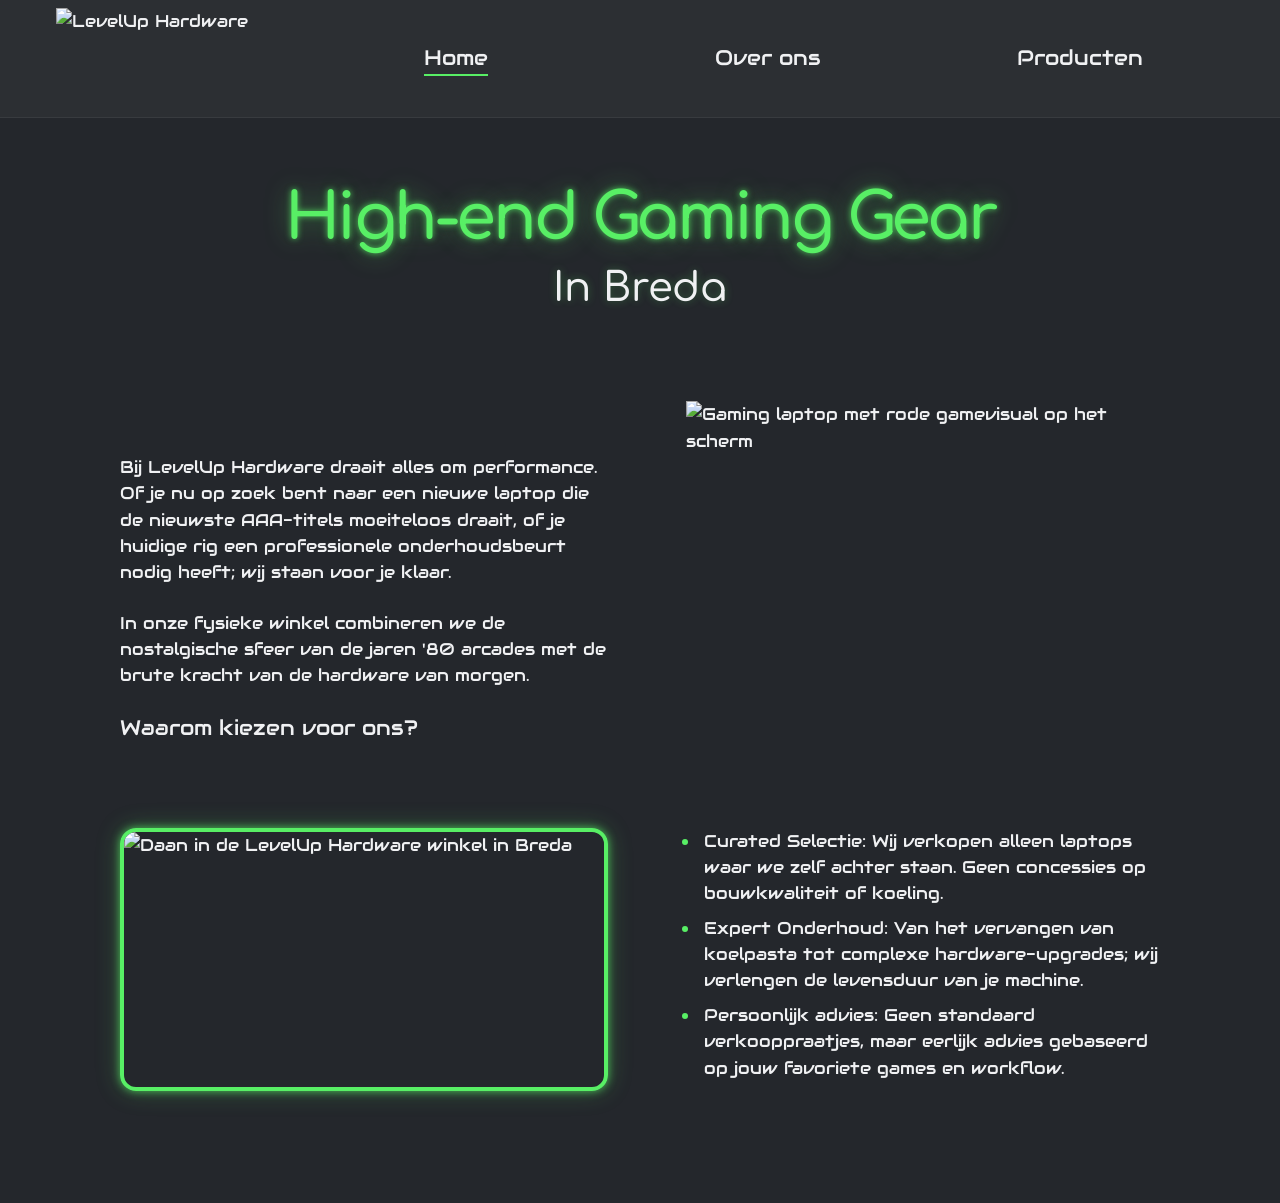
==== index.html @ 5ef49713 "HTML base-structure for three pages" ====
<!doctype html>
<html lang="nl">
<head>
  <meta charset="utf-8">
  <meta name="viewport" content="width=device-width, initial-scale=1">
  <meta name="theme-color" content="#24272c">
  <meta name="description" content="LevelUp Hardware in Breda: high-end gaming gear, deskundig onderhoud en persoonlijk advies.">
  <title>Home | LevelUp Hardware</title>
  <link rel="icon" href="favicon.svg" type="image/svg+xml">
  <link rel="preconnect" href="https://fonts.googleapis.com">
  <link rel="preconnect" href="https://fonts.gstatic.com" crossorigin>
  <link href="https://fonts.googleapis.com/css2?family=Audiowide&family=Comfortaa:wght@400;500;600;700&display=swap" rel="stylesheet">
  <link rel="stylesheet" href="style.css">
  <script src="script.js" defer></script>
</head>
<body>
  <header class="site-header">
    <div class="header-inner">
      <a class="brand" href="index.html" aria-label="LevelUp Hardware, naar home">
        <img src="assets/logo.png" alt="LevelUp Hardware" width="698" height="338">
      </a>
      <button class="menu-toggle" type="button" aria-controls="main-nav" aria-expanded="false" aria-label="Open navigatiemenu">
        <span></span><span></span><span></span>
      </button>
      <nav class="main-nav" id="main-nav" aria-label="Hoofdnavigatie">
        <ul>
          <li><a href="index.html" aria-current="page">Home</a></li>
          <li><a href="over-ons.html">Over ons</a></li>
          <li><a href="producten.html">Producten</a></li>
        </ul>
      </nav>
    </div>
  </header>

  <main class="page-shell">
    <section class="page-hero" aria-labelledby="page-title">
      <h1 id="page-title">High-end Gaming Gear</h1>
      <p class="hero-subtitle">In Breda</p>
    </section>

    <section class="content-grid home-intro" aria-label="Welkom bij LevelUp Hardware">
      <div class="copy-column">
        <p>Bij LevelUp Hardware draait alles om performance. Of je nu op zoek bent naar een nieuwe laptop die de nieuwste AAA-titels moeiteloos draait, of je huidige rig een professionele onderhoudsbeurt nodig heeft; wij staan voor je klaar.</p>
        <p>In onze fysieke winkel combineren we de nostalgische sfeer van de jaren '80 arcades met de brute kracht van de hardware van morgen.</p>
        <h2>Waarom kiezen voor ons?</h2>
      </div>
      <div class="laptop-visual">
        <img src="assets/laptop.webp" alt="Gaming laptop met rode gamevisual op het scherm" width="2000" height="1715">
      </div>
    </section>

    <section class="content-grid home-reasons" aria-labelledby="reasons-title">
      <h2 class="visually-hidden" id="reasons-title">Waarom kiezen voor LevelUp Hardware?</h2>
      <div class="photo-frame store-photo">
        <img src="assets/storefront.png" alt="Daan in de LevelUp Hardware winkel in Breda" width="884" height="477">
      </div>
      <ul class="reasons-list">
        <li><strong>Curated Selectie:</strong> Wij verkopen alleen laptops waar we zelf achter staan. Geen concessies op bouwkwaliteit of koeling.</li>
        <li><strong>Expert Onderhoud:</strong> Van het vervangen van koelpasta tot complexe hardware-upgrades; wij verlengen de levensduur van je machine.</li>
        <li><strong>Persoonlijk advies:</strong> Geen standaard verkooppraatjes, maar eerlijk advies gebaseerd op jouw favoriete games en workflow.</li>
      </ul>
    </section>
  </main>
</body>
</html>
---- style.css ----
:root {
  --background: #24272c;
  --text: #f0f1f3;
  --accent: #58ef65;
  --content-width: 1120px;
  --font-display: "Comfortaa", "Trebuchet MS", sans-serif;
  --font-copy: "Audiowide", "Trebuchet MS", sans-serif;
}

* {
  box-sizing: border-box;
}

html {
  scroll-behavior: smooth;
}

body {
  margin: 0;
  background: var(--background);
  color: var(--text);
  font-family: var(--font-copy);
  font-size: 17px;
  line-height: 1.55;
}

img {
  display: block;
  max-width: 100%;
}

a {
  color: inherit;
  text-decoration: none;
}

button {
  font: inherit;
}

:focus-visible {
  outline: 3px solid var(--accent);
  outline-offset: 5px;
}

.visually-hidden {
  position: absolute;
  width: 1px;
  height: 1px;
  overflow: hidden;
  clip-path: inset(50%);
  white-space: nowrap;
}

.site-header {
  background: rgba(240, 241, 243, 0.035);
  border-bottom: 1px solid rgba(240, 241, 243, 0.06);
}

.header-inner {
  display: grid;
  grid-template-columns: 208px minmax(0, 1fr);
  align-items: center;
  gap: 48px;
  max-width: 1248px;
  min-height: 112px;
  margin: 0 auto;
  padding: 8px 40px;
}

.brand {
  display: block;
  width: 208px;
  transition: opacity 160ms ease;
}

.brand:hover {
  opacity: 0.82;
}

.brand img {
  width: 100%;
  height: auto;
}

.main-nav ul {
  display: grid;
  grid-template-columns: repeat(3, minmax(0, 1fr));
  align-items: center;
  gap: 24px;
  margin: 0;
  padding: 0;
  list-style: none;
}

.main-nav li {
  text-align: center;
}

.main-nav a {
  display: inline-block;
  padding: 12px 4px;
  font-family: var(--font-copy);
  font-size: 21px;
  line-height: 1.25;
  white-space: nowrap;
  transition: color 160ms ease, text-shadow 160ms ease;
}

.main-nav a:hover,
.main-nav a:focus-visible {
  color: var(--accent);
  text-shadow: 0 0 12px rgba(88, 239, 101, 0.45);
}

.main-nav a[aria-current="page"] {
  text-decoration: underline;
  text-decoration-color: var(--accent);
  text-decoration-thickness: 2px;
  text-underline-offset: 9px;
}

.menu-toggle {
  display: none;
}

.page-shell {
  max-width: var(--content-width);
  margin: 0 auto;
  padding: 64px 40px 112px;
}

.page-hero {
  margin: 0 0 88px;
  text-align: center;
}

.page-hero h1 {
  margin: 0;
  color: var(--accent);
  font-family: var(--font-display);
  font-size: clamp(44px, 5vw, 64px);
  font-weight: 600;
  line-height: 1.15;
  letter-spacing: -0.045em;
  text-shadow: 0 0 6px rgba(88, 239, 101, 0.8), 0 0 26px rgba(88, 239, 101, 0.42);
}

.hero-subtitle {
  margin: 8px 0 0;
  color: var(--text);
  font-family: var(--font-display);
  font-size: clamp(28px, 3.3vw, 40px);
  font-weight: 500;
  line-height: 1.25;
  text-shadow: 0 0 8px rgba(88, 239, 101, 0.3);
}

.content-grid {
  display: grid;
  grid-template-columns: minmax(0, 1fr) minmax(0, 1fr);
  gap: 64px;
}

.copy-column p {
  margin: 0 0 24px;
}

.copy-column h2 {
  margin: 24px 0 0;
  font-size: 21px;
  font-weight: 400;
  line-height: 1.45;
}

.home-intro {
  align-items: center;
  margin-bottom: 32px;
}

.laptop-visual {
  display: flex;
  align-items: center;
  justify-content: center;
  min-height: 360px;
}

.laptop-visual img {
  width: min(100%, 460px);
  height: auto;
  object-fit: contain;
}

.home-reasons {
  align-items: start;
}

.photo-frame {
  overflow: hidden;
  border: 4px solid var(--accent);
  border-radius: 16px;
  box-shadow: 0 0 8px rgba(88, 239, 101, 0.72), 0 0 24px rgba(88, 239, 101, 0.26);
}

.photo-frame img {
  width: 100%;
  height: 100%;
  object-fit: cover;
}

.store-photo {
  aspect-ratio: 884 / 477;
}

.reasons-list {
  margin: 0;
  padding-left: 28px;
}

.reasons-list li {
  padding-left: 4px;
}

.reasons-list li + li {
  margin-top: 8px;
}

.reasons-list li::marker {
  color: var(--accent);
}

.reasons-list strong {
  font-weight: 400;
}

.about-layout {
  align-items: start;
}

.about-copy h2 {
  margin: 28px 0 16px;
}

.about-copy h2 + p {
  margin-bottom: 0;
}

.portrait-photo {
  width: 100%;
  max-width: 448px;
  aspect-ratio: 1;
  justify-self: end;
}

.product-list {
  display: grid;
  gap: 32px;
}

.product-row {
  display: grid;
  grid-template-columns: 224px minmax(0, 1fr);
  align-items: center;
  gap: 32px;
  min-height: 232px;
  padding: 8px 32px 8px 8px;
  border-radius: 16px;
  background: rgba(240, 241, 243, 0.045);
  transition: background-color 160ms ease, transform 160ms ease;
}

.product-row:hover {
  background: rgba(240, 241, 243, 0.075);
  transform: translateY(-2px);
}

.product-photo {
  width: 224px;
  aspect-ratio: 1;
  border-radius: 14px;
}

.product-photo img {
  padding: 12px;
  object-fit: contain;
}

.product-copy {
  align-self: stretch;
  display: flex;
  flex-direction: column;
  justify-content: center;
}

.product-copy h2 {
  margin: 0 0 12px;
  color: var(--text);
  font-family: var(--font-display);
  font-size: 30px;
  font-weight: 500;
  line-height: 1.25;
  text-shadow: 0 0 12px rgba(88, 239, 101, 0.35);
}

.product-price {
  margin: 0 0 24px;
  font-size: 20px;
}

.product-copy p:last-child {
  margin: 0;
}

@media (max-width: 900px) {
  .header-inner {
    grid-template-columns: 176px minmax(0, 1fr);
    gap: 24px;
    padding-inline: 24px;
  }

  .brand {
    width: 176px;
  }

  .main-nav ul {
    gap: 8px;
  }

  .main-nav a {
    font-size: 16px;
  }

  .page-shell {
    padding-inline: 24px;
  }

  .content-grid {
    gap: 32px;
  }

  .product-row {
    grid-template-columns: 184px minmax(0, 1fr);
    gap: 24px;
  }

  .product-photo {
    width: 184px;
  }
}

@media (max-width: 700px) {
  body {
    font-size: 16px;
  }

  .header-inner {
    position: relative;
    display: flex;
    justify-content: space-between;
    min-height: 80px;
    padding: 4px 20px;
  }

  .brand {
    width: 144px;
  }

  .menu-toggle {
    display: flex;
    flex-direction: column;
    justify-content: center;
    align-items: center;
    gap: 5px;
    width: 48px;
    height: 48px;
    padding: 0;
    border: 1px solid rgba(240, 241, 243, 0.36);
    border-radius: 8px;
    background: transparent;
    color: var(--text);
    cursor: pointer;
  }

  .menu-toggle span {
    display: block;
    width: 23px;
    height: 2px;
    border-radius: 2px;
    background: currentColor;
    transition: transform 160ms ease, opacity 160ms ease;
  }

  .menu-toggle[aria-expanded="true"] span:first-child {
    transform: translateY(7px) rotate(45deg);
  }

  .menu-toggle[aria-expanded="true"] span:nth-child(2) {
    opacity: 0;
  }

  .menu-toggle[aria-expanded="true"] span:last-child {
    transform: translateY(-7px) rotate(-45deg);
  }

  .main-nav {
    position: absolute;
    top: 100%;
    right: 0;
    left: 0;
    z-index: 5;
    display: none;
    padding: 8px 20px 20px;
    border-bottom: 1px solid rgba(240, 241, 243, 0.12);
    background: var(--background);
    box-shadow: 0 16px 24px rgba(0, 0, 0, 0.2);
  }

  .main-nav.is-open {
    display: block;
  }

  .main-nav ul {
    display: block;
  }

  .main-nav li {
    text-align: left;
  }

  .main-nav a {
    display: block;
    padding: 14px 4px;
    font-size: 17px;
  }

  .main-nav a[aria-current="page"] {
    text-decoration: none;
    color: var(--accent);
  }

  .page-shell {
    padding: 48px 20px 72px;
  }

  .page-hero {
    margin-bottom: 56px;
  }

  .page-hero h1 {
    font-size: clamp(32px, 7vw, 44px);
    letter-spacing: -0.04em;
  }

  .hero-subtitle {
    margin-top: 8px;
    font-size: clamp(22px, 5vw, 28px);
  }

  .content-grid {
    display: flex;
    flex-direction: column;
    gap: 24px;
  }

  .copy-column p {
    margin-bottom: 20px;
  }

  .copy-column h2 {
    margin-top: 24px;
    font-size: 19px;
  }

  .home-intro {
    margin-bottom: 24px;
  }

  .laptop-visual {
    min-height: 0;
  }

  .laptop-visual img {
    width: min(100%, 440px);
  }

  .reasons-list {
    padding-left: 24px;
  }

  .portrait-photo {
    max-width: 440px;
    align-self: center;
  }

  .product-list {
    gap: 24px;
  }

  .product-row {
    display: block;
    padding: 12px 12px 24px;
  }

  .product-photo {
    width: 100%;
    max-width: 240px;
    margin: 0 auto 24px;
  }

  .product-copy {
    padding-inline: 4px;
  }

  .product-copy h2 {
    font-size: 22px;
  }

  .product-price {
    margin-bottom: 16px;
    font-size: 18px;
  }
}

@media (max-width: 380px) {
  .page-hero h1 {
    font-size: 31px;
  }

  .hero-subtitle {
    font-size: 21px;
  }
}

@media (prefers-reduced-motion: reduce) {
  html {
    scroll-behavior: auto;
  }

  *,
  *::before,
  *::after {
    transition-duration: 0.01ms !important;
    animation-duration: 0.01ms !important;
  }
}
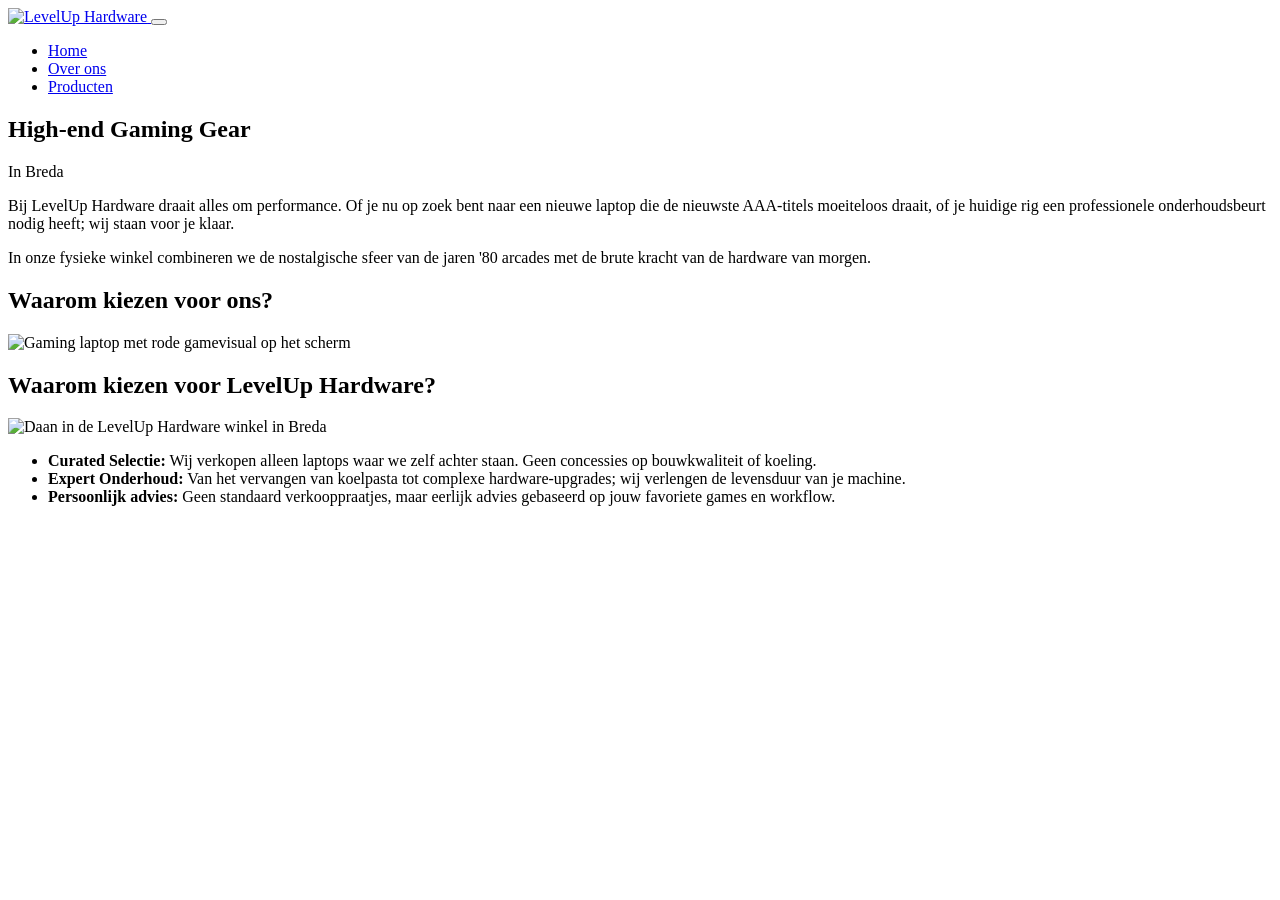
==== commit 5e965277: "Remove deleted files" ====
--- a/index.html
+++ b/index.html
@@ -10,7 +10,7 @@
   <link rel="preconnect" href="https://fonts.googleapis.com">
   <link rel="preconnect" href="https://fonts.gstatic.com" crossorigin>
   <link href="https://fonts.googleapis.com/css2?family=Audiowide&family=Comfortaa:wght@400;500;600;700&display=swap" rel="stylesheet">
-  <link rel="stylesheet" href="style.css">
+  <link rel="stylesheet" href="css/style.css">
   <script src="script.js" defer></script>
 </head>
 <body>
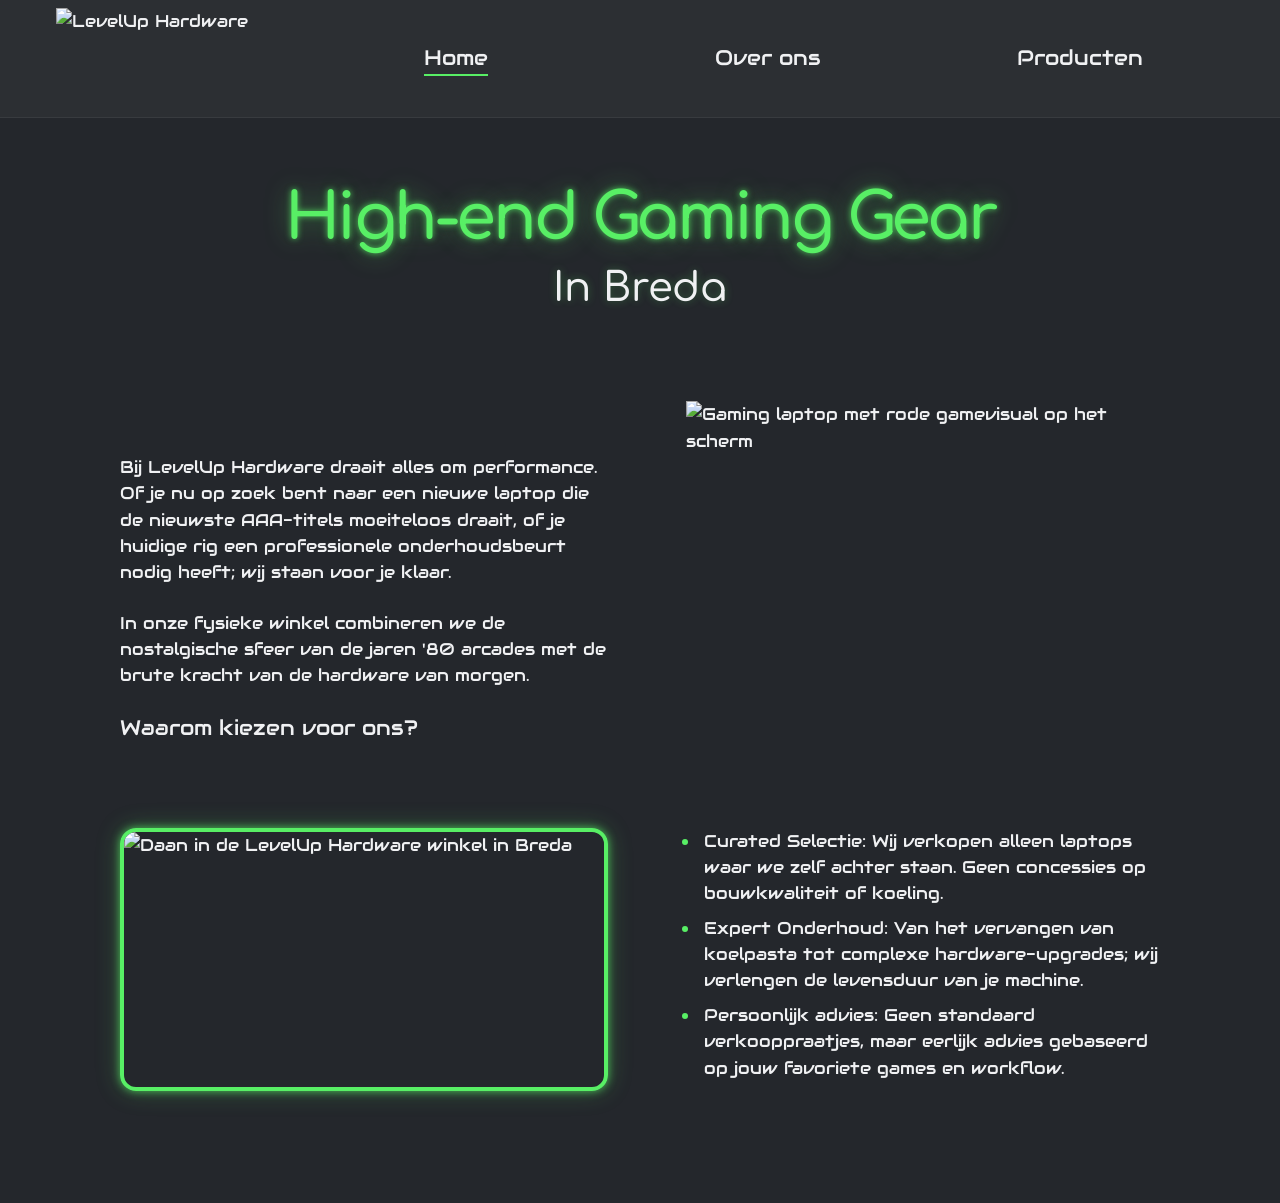
==== commit a8a73afa: "Added images and updated project files" ====
--- a/index.html
+++ b/index.html
@@ -16,15 +16,15 @@
 <body>
   <header class="site-header">
     <div class="header-inner">
-      <a class="brand" href="index.html" aria-label="LevelUp Hardware, naar home">
+      <a class="brand" href="index.html">
         <img src="assets/logo.png" alt="LevelUp Hardware" width="698" height="338">
       </a>
-      <button class="menu-toggle" type="button" aria-controls="main-nav" aria-expanded="false" aria-label="Open navigatiemenu">
+      <button class="menu-toggle" type="button">
         <span></span><span></span><span></span>
       </button>
-      <nav class="main-nav" id="main-nav" aria-label="Hoofdnavigatie">
+      <nav class="main-nav" id="main-nav">
         <ul>
-          <li><a href="index.html" aria-current="page">Home</a></li>
+          <li><a href="index.html" class="active">Home</a></li>
           <li><a href="over-ons.html">Over ons</a></li>
           <li><a href="producten.html">Producten</a></li>
         </ul>
@@ -33,12 +33,12 @@
   </header>
 
   <main class="page-shell">
-    <section class="page-hero" aria-labelledby="page-title">
-      <h1 id="page-title">High-end Gaming Gear</h1>
+    <section class="page-hero">
+      <h1>High-end Gaming Gear</h1>
       <p class="hero-subtitle">In Breda</p>
     </section>
 
-    <section class="content-grid home-intro" aria-label="Welkom bij LevelUp Hardware">
+    <section class="content-grid home-intro">
       <div class="copy-column">
         <p>Bij LevelUp Hardware draait alles om performance. Of je nu op zoek bent naar een nieuwe laptop die de nieuwste AAA-titels moeiteloos draait, of je huidige rig een professionele onderhoudsbeurt nodig heeft; wij staan voor je klaar.</p>
         <p>In onze fysieke winkel combineren we de nostalgische sfeer van de jaren '80 arcades met de brute kracht van de hardware van morgen.</p>
@@ -49,8 +49,7 @@
       </div>
     </section>
 
-    <section class="content-grid home-reasons" aria-labelledby="reasons-title">
-      <h2 class="visually-hidden" id="reasons-title">Waarom kiezen voor LevelUp Hardware?</h2>
+    <section class="content-grid home-reasons">
       <div class="photo-frame store-photo">
         <img src="assets/storefront.png" alt="Daan in de LevelUp Hardware winkel in Breda" width="884" height="477">
       </div>
@@ -62,4 +61,4 @@
     </section>
   </main>
 </body>
-</html>
+</html>
--- a/css/style.css
+++ b/css/style.css
@@ -0,0 +1,536 @@
+:root {
+  --background: #24272c;
+  --text: #f0f1f3;
+  --accent: #58ef65;
+  --content-width: 1120px;
+  --font-display: "Comfortaa", "Trebuchet MS", cursive;
+  --font-copy: "Audiowide", "Trebuchet MS", fantasy;
+}
+
+* {
+  box-sizing: border-box;
+}
+
+html {
+  scroll-behavior: smooth;
+}
+
+body {
+  margin: 0;
+  background: var(--background);
+  color: var(--text);
+  font-family: var(--font-copy);
+  font-size: 17px;
+  line-height: 1.55;
+}
+
+img {
+  display: block;
+  max-width: 100%;
+}
+
+a {
+  color: inherit;
+  text-decoration: none;
+}
+
+button {
+  font: inherit;
+}
+
+:focus-visible {
+  outline: 3px solid var(--accent);
+  outline-offset: 5px;
+}
+
+.site-header {
+  background: rgba(240, 241, 243, 0.035);
+  border-bottom: 1px solid rgba(240, 241, 243, 0.06);
+}
+
+.header-inner {
+  display: grid;
+  grid-template-columns: 208px minmax(0, 1fr);
+  align-items: center;
+  gap: 48px;
+  max-width: 1248px;
+  min-height: 112px;
+  margin: 0 auto;
+  padding: 8px 40px;
+}
+
+.brand {
+  display: block;
+  width: 208px;
+  transition: opacity 160ms ease;
+}
+
+.brand:hover {
+  opacity: 0.82;
+}
+
+.brand img {
+  width: 100%;
+  height: auto;
+}
+
+.main-nav ul {
+  display: grid;
+  grid-template-columns: repeat(3, minmax(0, 1fr));
+  align-items: center;
+  gap: 24px;
+  margin: 0;
+  padding: 0;
+  list-style: none;
+}
+
+.main-nav li {
+  text-align: center;
+}
+
+.main-nav a {
+  display: inline-block;
+  padding: 12px 4px;
+  font-family: var(--font-copy);
+  font-size: 21px;
+  line-height: 1.25;
+  white-space: nowrap;
+  transition: color 160ms ease, text-shadow 160ms ease;
+}
+
+.main-nav a:hover,
+.main-nav a:focus-visible {
+  color: var(--accent);
+  text-shadow: 0 0 12px rgba(88, 239, 101, 0.45);
+}
+
+.main-nav a.active {
+  text-decoration: underline;
+  text-decoration-color: var(--accent);
+  text-decoration-thickness: 2px;
+  text-underline-offset: 9px;
+}
+
+.menu-toggle {
+  display: none;
+}
+
+.page-shell {
+  max-width: var(--content-width);
+  margin: 0 auto;
+  padding: 64px 40px 112px;
+}
+
+.page-hero {
+  margin: 0 0 88px;
+  text-align: center;
+}
+
+.page-hero h1 {
+  margin: 0;
+  color: var(--accent);
+  font-family: var(--font-display);
+  font-size: clamp(44px, 5vw, 64px);
+  font-weight: 600;
+  line-height: 1.15;
+  letter-spacing: -0.045em;
+  text-shadow: 0 0 6px rgba(88, 239, 101, 0.8), 0 0 26px rgba(88, 239, 101, 0.42);
+}
+
+.hero-subtitle {
+  margin: 8px 0 0;
+  color: var(--text);
+  font-family: var(--font-display);
+  font-size: clamp(28px, 3.3vw, 40px);
+  font-weight: 500;
+  line-height: 1.25;
+  text-shadow: 0 0 8px rgba(88, 239, 101, 0.3);
+}
+
+.content-grid {
+  display: grid;
+  grid-template-columns: minmax(0, 1fr) minmax(0, 1fr);
+  gap: 64px;
+}
+
+.copy-column p {
+  margin: 0 0 24px;
+}
+
+.copy-column h2 {
+  margin: 24px 0 0;
+  font-size: 21px;
+  font-weight: 400;
+  line-height: 1.45;
+}
+
+.home-intro {
+  align-items: center;
+  margin-bottom: 32px;
+}
+
+.laptop-visual {
+  display: flex;
+  align-items: center;
+  justify-content: center;
+  min-height: 360px;
+}
+
+.laptop-visual img {
+  width: min(100%, 460px);
+  height: auto;
+  object-fit: contain;
+}
+
+.home-reasons {
+  align-items: start;
+}
+
+.photo-frame {
+  overflow: hidden;
+  border: 4px solid var(--accent);
+  border-radius: 16px;
+  box-shadow: 0 0 8px rgba(88, 239, 101, 0.72), 0 0 24px rgba(88, 239, 101, 0.26);
+}
+
+.photo-frame img {
+  width: 100%;
+  height: 100%;
+  object-fit: cover;
+}
+
+.store-photo {
+  aspect-ratio: 884 / 477;
+}
+
+.reasons-list {
+  margin: 0;
+  padding-left: 28px;
+}
+
+.reasons-list li {
+  padding-left: 4px;
+}
+
+.reasons-list li + li {
+  margin-top: 8px;
+}
+
+.reasons-list li::marker {
+  color: var(--accent);
+}
+
+.reasons-list strong {
+  font-weight: 400;
+}
+
+.about-layout {
+  align-items: start;
+}
+
+.about-copy h2 {
+  margin: 28px 0 16px;
+}
+
+.about-copy h2 + p {
+  margin-bottom: 0;
+}
+
+.portrait-photo {
+  width: 100%;
+  max-width: 448px;
+  aspect-ratio: 1;
+  justify-self: end;
+}
+
+.product-list {
+  display: grid;
+  gap: 32px;
+}
+
+.product-row {
+  display: grid;
+  grid-template-columns: 224px minmax(0, 1fr);
+  align-items: center;
+  gap: 32px;
+  min-height: 232px;
+  padding: 8px 32px 8px 8px;
+  border-radius: 16px;
+  background: rgba(240, 241, 243, 0.045);
+  transition: background-color 160ms ease, transform 160ms ease;
+}
+
+.product-row:hover {
+  background: rgba(240, 241, 243, 0.075);
+  transform: translateY(-2px);
+}
+
+.product-photo {
+  width: 224px;
+  aspect-ratio: 1;
+  border-radius: 14px;
+}
+
+.product-photo img {
+  padding: 12px;
+  object-fit: contain;
+}
+
+.product-copy {
+  align-self: stretch;
+  display: flex;
+  flex-direction: column;
+  justify-content: center;
+}
+
+.product-copy h2 {
+  margin: 0 0 12px;
+  color: var(--text);
+  font-family: var(--font-display);
+  font-size: 30px;
+  font-weight: 500;
+  line-height: 1.25;
+  text-shadow: 0 0 12px rgba(88, 239, 101, 0.35);
+}
+
+.product-price {
+  margin: 0 0 24px;
+  font-size: 20px;
+}
+
+.product-copy p:last-child {
+  margin: 0;
+}
+
+@media (max-width: 900px) {
+  .header-inner {
+    grid-template-columns: 176px minmax(0, 1fr);
+    gap: 24px;
+    padding-inline: 24px;
+  }
+
+  .brand {
+    width: 176px;
+  }
+
+  .main-nav ul {
+    gap: 8px;
+  }
+
+  .main-nav a {
+    font-size: 16px;
+  }
+
+  .page-shell {
+    padding-inline: 24px;
+  }
+
+  .content-grid {
+    gap: 32px;
+  }
+
+  .product-row {
+    grid-template-columns: 184px minmax(0, 1fr);
+    gap: 24px;
+  }
+
+  .product-photo {
+    width: 184px;
+  }
+}
+
+@media (max-width: 700px) {
+  body {
+    font-size: 16px;
+  }
+
+  .header-inner {
+    position: relative;
+    display: flex;
+    justify-content: space-between;
+    min-height: 80px;
+    padding: 4px 20px;
+  }
+
+  .brand {
+    width: 144px;
+  }
+
+  .menu-toggle {
+    display: flex;
+    flex-direction: column;
+    justify-content: center;
+    align-items: center;
+    gap: 5px;
+    width: 48px;
+    height: 48px;
+    padding: 0;
+    border: 1px solid rgba(240, 241, 243, 0.36);
+    border-radius: 8px;
+    background: transparent;
+    color: var(--text);
+    cursor: pointer;
+  }
+
+  .menu-toggle span {
+    display: block;
+    width: 23px;
+    height: 2px;
+    border-radius: 2px;
+    background: currentColor;
+    transition: transform 160ms ease, opacity 160ms ease;
+  }
+
+  .menu-toggle.is-open span:first-child {
+    transform: translateY(7px) rotate(45deg);
+  }
+
+  .menu-toggle.is-open span:nth-child(2) {
+    opacity: 0;
+  }
+
+  .menu-toggle.is-open span:last-child {
+    transform: translateY(-7px) rotate(-45deg);
+  }
+
+  .main-nav {
+    position: absolute;
+    top: 100%;
+    right: 0;
+    left: 0;
+    z-index: 5;
+    display: none;
+    padding: 8px 20px 20px;
+    border-bottom: 1px solid rgba(240, 241, 243, 0.12);
+    background: var(--background);
+    box-shadow: 0 16px 24px rgba(0, 0, 0, 0.2);
+  }
+
+  .main-nav.is-open {
+    display: block;
+  }
+
+  .main-nav ul {
+    display: block;
+  }
+
+  .main-nav li {
+    text-align: left;
+  }
+
+  .main-nav a {
+    display: block;
+    padding: 14px 4px;
+    font-size: 17px;
+  }
+
+  .main-nav a.active {
+    text-decoration: none;
+    color: var(--accent);
+  }
+
+  .page-shell {
+    padding: 48px 20px 72px;
+  }
+
+  .page-hero {
+    margin-bottom: 56px;
+  }
+
+  .page-hero h1 {
+    font-size: clamp(32px, 7vw, 44px);
+    letter-spacing: -0.04em;
+  }
+
+  .hero-subtitle {
+    margin-top: 8px;
+    font-size: clamp(22px, 5vw, 28px);
+  }
+
+  .content-grid {
+    display: flex;
+    flex-direction: column;
+    gap: 24px;
+  }
+
+  .copy-column p {
+    margin-bottom: 20px;
+  }
+
+  .copy-column h2 {
+    margin-top: 24px;
+    font-size: 19px;
+  }
+
+  .home-intro {
+    margin-bottom: 24px;
+  }
+
+  .laptop-visual {
+    min-height: 0;
+  }
+
+  .laptop-visual img {
+    width: min(100%, 440px);
+  }
+
+  .reasons-list {
+    padding-left: 24px;
+  }
+
+  .portrait-photo {
+    max-width: 440px;
+    align-self: center;
+  }
+
+  .product-list {
+    gap: 24px;
+  }
+
+  .product-row {
+    display: block;
+    padding: 12px 12px 24px;
+  }
+
+  .product-photo {
+    width: 100%;
+    max-width: 240px;
+    margin: 0 auto 24px;
+  }
+
+  .product-copy {
+    padding-inline: 4px;
+  }
+
+  .product-copy h2 {
+    font-size: 22px;
+  }
+
+  .product-price {
+    margin-bottom: 16px;
+    font-size: 18px;
+  }
+}
+
+@media (max-width: 380px) {
+  .page-hero h1 {
+    font-size: 31px;
+  }
+
+  .hero-subtitle {
+    font-size: 21px;
+  }
+}
+
+@media (prefers-reduced-motion: reduce) {
+  html {
+    scroll-behavior: auto;
+  }
+
+  *,
+  *::before,
+  *::after {
+    transition-duration: 0.01ms !important;
+    animation-duration: 0.01ms !important;
+  }
+}
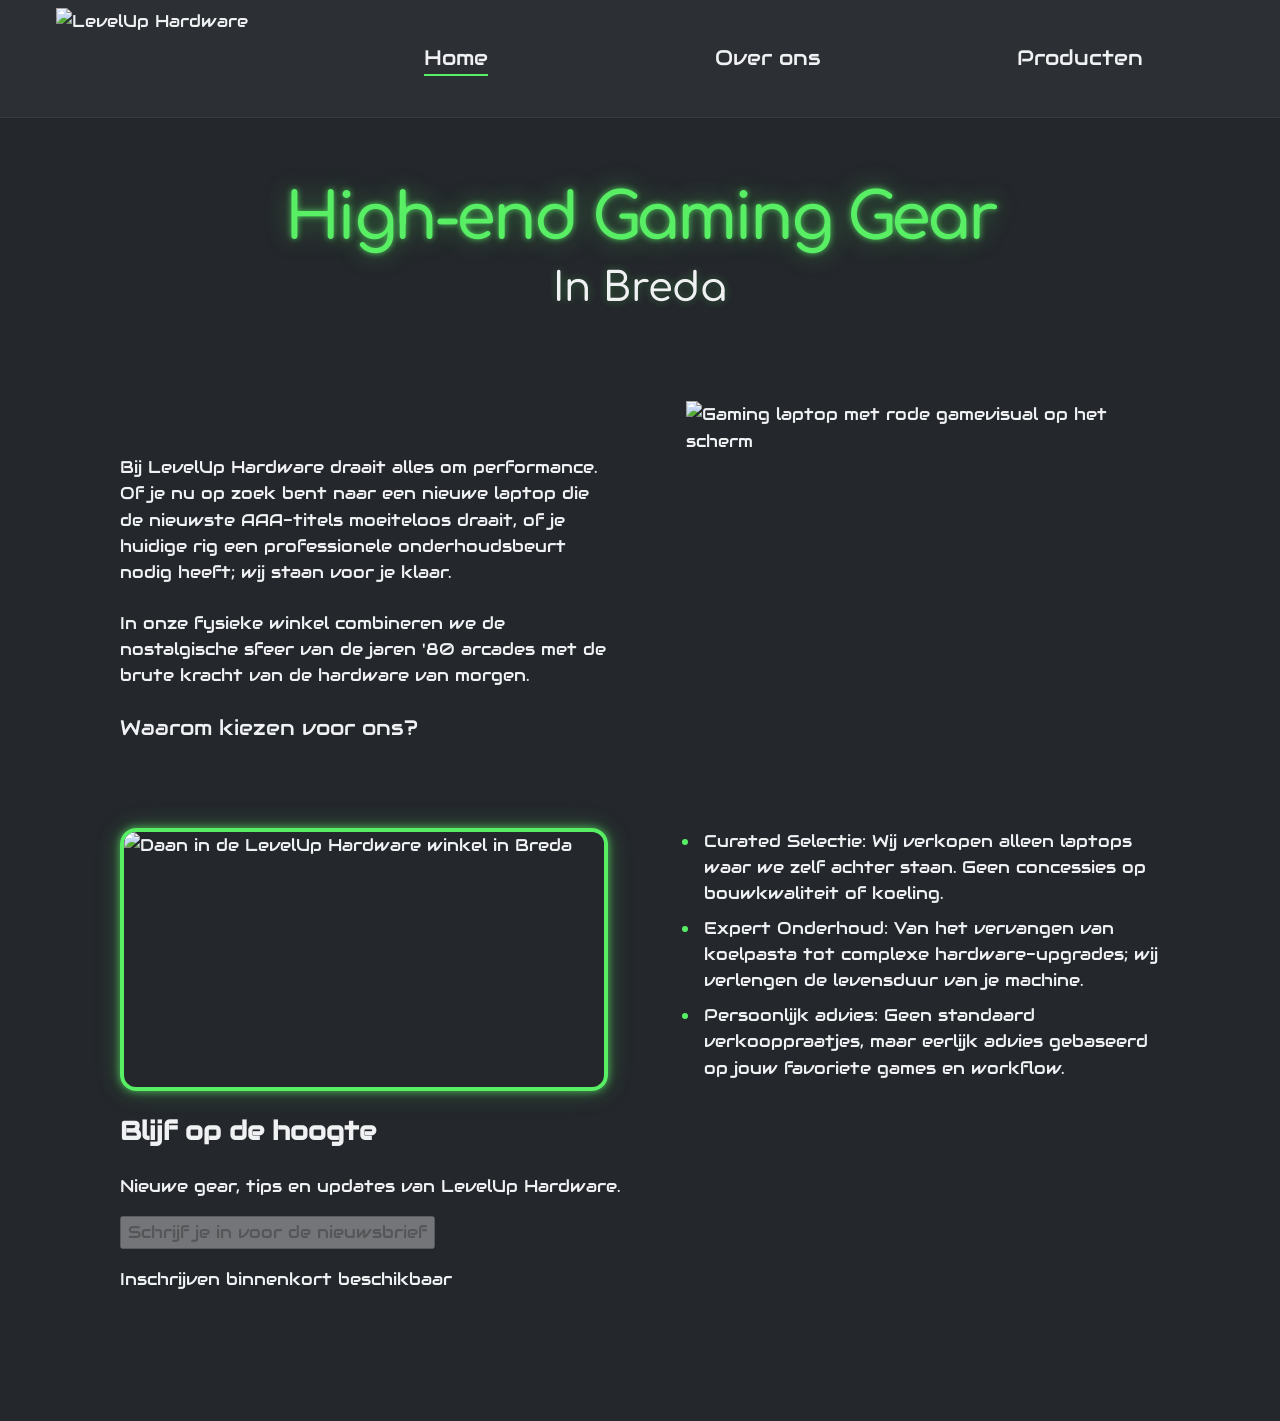
==== commit 8a3c7a13: "Newsletter button added" ====
--- a/index.html
+++ b/index.html
@@ -59,6 +59,17 @@
         <li><strong>Persoonlijk advies:</strong> Geen standaard verkooppraatjes, maar eerlijk advies gebaseerd op jouw favoriete games en workflow.</li>
       </ul>
     </section>
+
+    <section class="newsletter" id="nieuwsbrief">
+      <div class="newsletter-copy">
+        <h2>Blijf op de hoogte</h2>
+        <p>Nieuwe gear, tips en updates van LevelUp Hardware.</p>
+      </div>
+      <div class="newsletter-action">
+        <button class="newsletter-button" type="button" disabled>Schrijf je in voor de nieuwsbrief</button>
+        <p>Inschrijven binnenkort beschikbaar</p>
+      </div>
+    </section>
   </main>
 </body>
 </html>
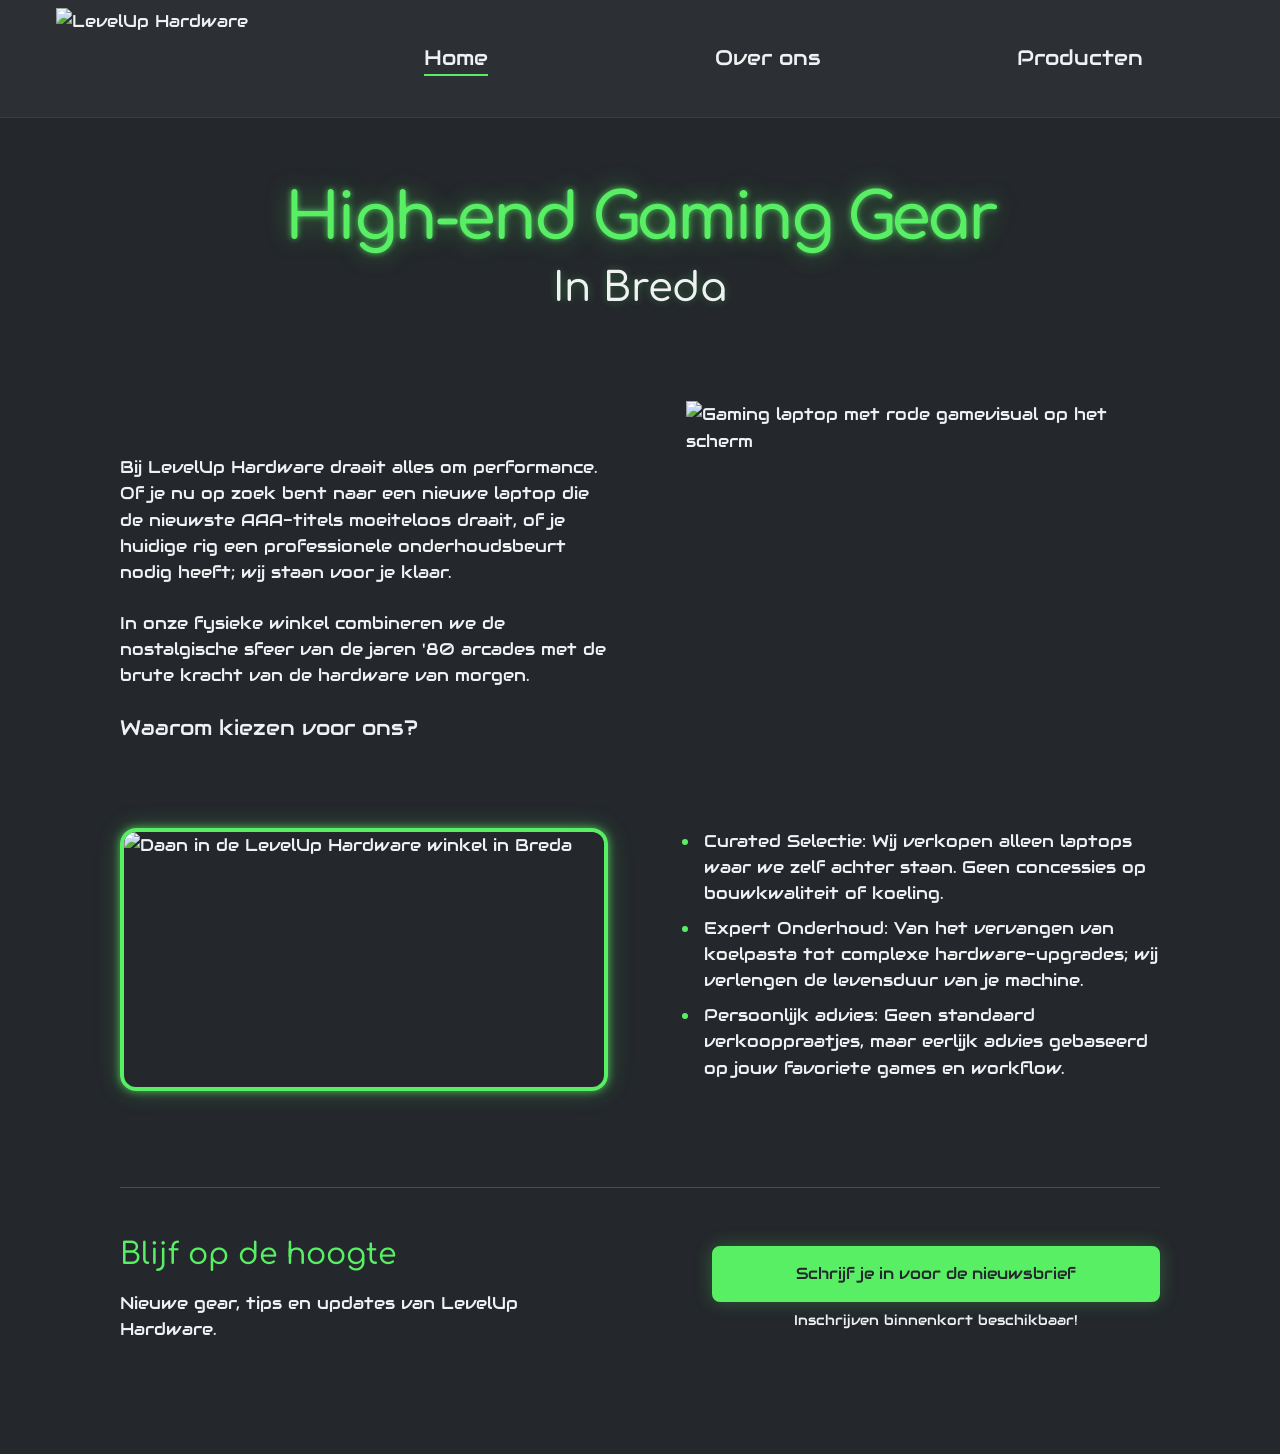
==== commit 2726ccca: "Added CSS for newsletter" ====
--- a/index.html
+++ b/index.html
@@ -67,7 +67,7 @@
       </div>
       <div class="newsletter-action">
         <button class="newsletter-button" type="button" disabled>Schrijf je in voor de nieuwsbrief</button>
-        <p>Inschrijven binnenkort beschikbaar</p>
+        <p>Inschrijven binnenkort beschikbaar!</p>
       </div>
     </section>
   </main>
--- a/css/style.css
+++ b/css/style.css
@@ -222,6 +222,58 @@
 
 .reasons-list strong {
   font-weight: 400;
+}
+
+.newsletter {
+  display: grid;
+  grid-template-columns: minmax(0, 1fr) minmax(0, 1fr);
+  align-items: center;
+  gap: 64px;
+  margin-top: 96px;
+  padding-top: 48px;
+  border-top: 1px solid rgba(240, 241, 243, 0.18);
+}
+
+.newsletter h2 {
+  margin: 0 0 16px;
+  color: var(--accent);
+  font-family: var(--font-display);
+  font-size: 30px;
+  font-weight: 500;
+  line-height: 1.25;
+}
+
+.newsletter-copy p,
+.newsletter-action p {
+  margin: 0;
+}
+
+.newsletter-action {
+  justify-self: end;
+  width: 100%;
+  max-width: 448px;
+}
+
+.newsletter-button {
+  width: 100%;
+  min-height: 56px;
+  padding: 12px 24px;
+  border: 2px solid var(--accent);
+  border-radius: 8px;
+  background: var(--accent);
+  color: var(--background);
+  font-family: var(--font-copy);
+  font-size: 16px;
+  line-height: 1.4;
+  text-align: center;
+  box-shadow: 0 0 18px rgba(88, 239, 101, 0.28);
+  cursor: not-allowed;
+}
+
+.newsletter-action p {
+  margin-top: 8px;
+  font-size: 14px;
+  text-align: center;
 }
 
 .about-layout {
@@ -326,6 +378,10 @@
   }
 
   .content-grid {
+    gap: 32px;
+  }
+
+  .newsletter {
     gap: 32px;
   }
 
@@ -453,6 +509,22 @@
     gap: 24px;
   }
 
+  .newsletter {
+    grid-template-columns: 1fr;
+    gap: 24px;
+    margin-top: 64px;
+    padding-top: 32px;
+  }
+
+  .newsletter h2 {
+    font-size: 22px;
+  }
+
+  .newsletter-action {
+    justify-self: stretch;
+    max-width: none;
+  }
+
   .copy-column p {
     margin-bottom: 20px;
   }
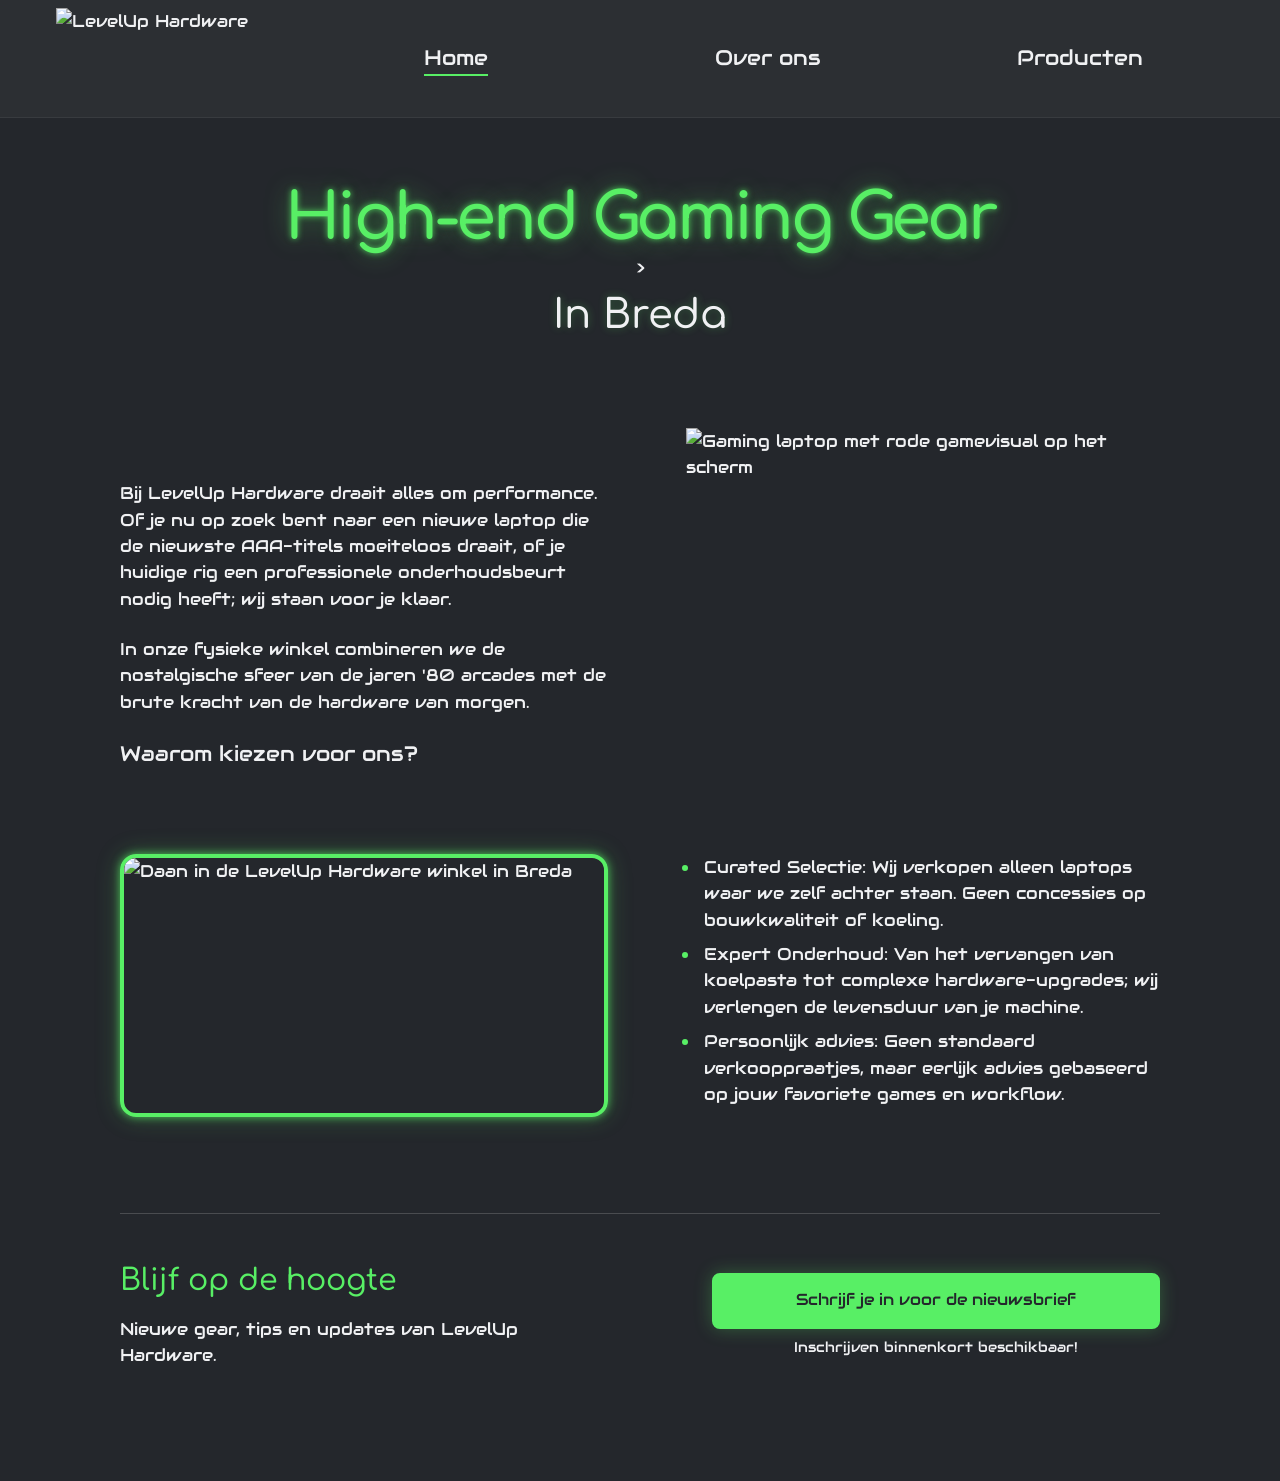
==== commit 5fba3d40: "Optimized glow (lag fix)" ====
--- a/index.html
+++ b/index.html
@@ -34,7 +34,7 @@
 
   <main class="page-shell">
     <section class="page-hero">
-      <h1>High-end Gaming Gear</h1>
+      <h1 class="home-glow" data-text="High-end Gaming Gear">High-end Gaming Gear</h1>>
       <p class="hero-subtitle">In Breda</p>
     </section>
 
--- a/css/style.css
+++ b/css/style.css
@@ -605,4 +605,120 @@
     transition-duration: 0.01ms !important;
     animation-duration: 0.01ms !important;
   }
+}
+
+.add-to-cart {
+  align-self: flex-start;
+  margin-top: 20px;
+  padding: 12px 20px;
+  border: 2px solid var(--accent);
+  border-radius: 8px;
+  background: transparent;
+  color: var(--accent);
+  cursor: pointer;
+  transition: background-color 160ms ease, color 160ms ease;
+}
+
+.add-to-cart:hover {
+  background: var(--accent);
+  color: var(--background);
+}
+
+.cart {
+  margin-top: 64px;
+  padding-top: 32px;
+  border-top: 1px solid rgba(240, 241, 243, 0.18);
+}
+
+.cart h2 {
+  margin: 0 0 24px;
+  color: var(--accent);
+  font-family: var(--font-display);
+  font-size: 30px;
+  font-weight: 500;
+}
+
+.cart-empty {
+  margin: 0 0 24px;
+}
+
+.cart-items {
+  display: grid;
+  gap: 16px;
+  margin: 0;
+  padding: 0;
+  list-style: none;
+}
+
+.cart-items li {
+  display: flex;
+  align-items: center;
+  justify-content: space-between;
+  gap: 16px;
+  padding: 16px 0;
+  border-bottom: 1px solid rgba(240, 241, 243, 0.18);
+}
+
+.cart-items button {
+  padding: 8px 12px;
+  border: 1px solid var(--accent);
+  border-radius: 8px;
+  background: transparent;
+  color: var(--accent);
+  cursor: pointer;
+}
+
+.cart-items button:hover {
+  background: var(--accent);
+  color: var(--background);
+}
+
+.cart-total {
+  margin: 24px 0 0;
+  text-align: right;
+}
+
+@media (max-width: 700px) {
+  .add-to-cart {
+    width: 100%;
+  }
+
+  .cart h2 {
+    font-size: 22px;
+  }
+
+  .cart-items li {
+    align-items: flex-start;
+  }
+}
+
+.home-glow {
+  position: relative;
+}
+
+@media (prefers-reduced-motion: no-preference) {
+  .home-glow::after {
+    content: attr(data-text);
+    position: absolute;
+    inset: 0;
+    color: transparent;
+    text-shadow:
+      0 0 12px rgba(88, 239, 101, 1),
+      0 0 36px rgba(88, 239, 101, 0.82),
+      0 0 64px rgba(88, 239, 101, 0.45);
+    opacity: 0;
+    pointer-events: none;
+    will-change: opacity;
+    animation: home-glow-pulse 3.6s ease-in-out infinite;
+  }
+
+  @keyframes home-glow-pulse {
+    0%, 100% {
+      opacity: 0;
+    }
+
+    50% {
+      opacity: 1;
+    }
+  }
 }
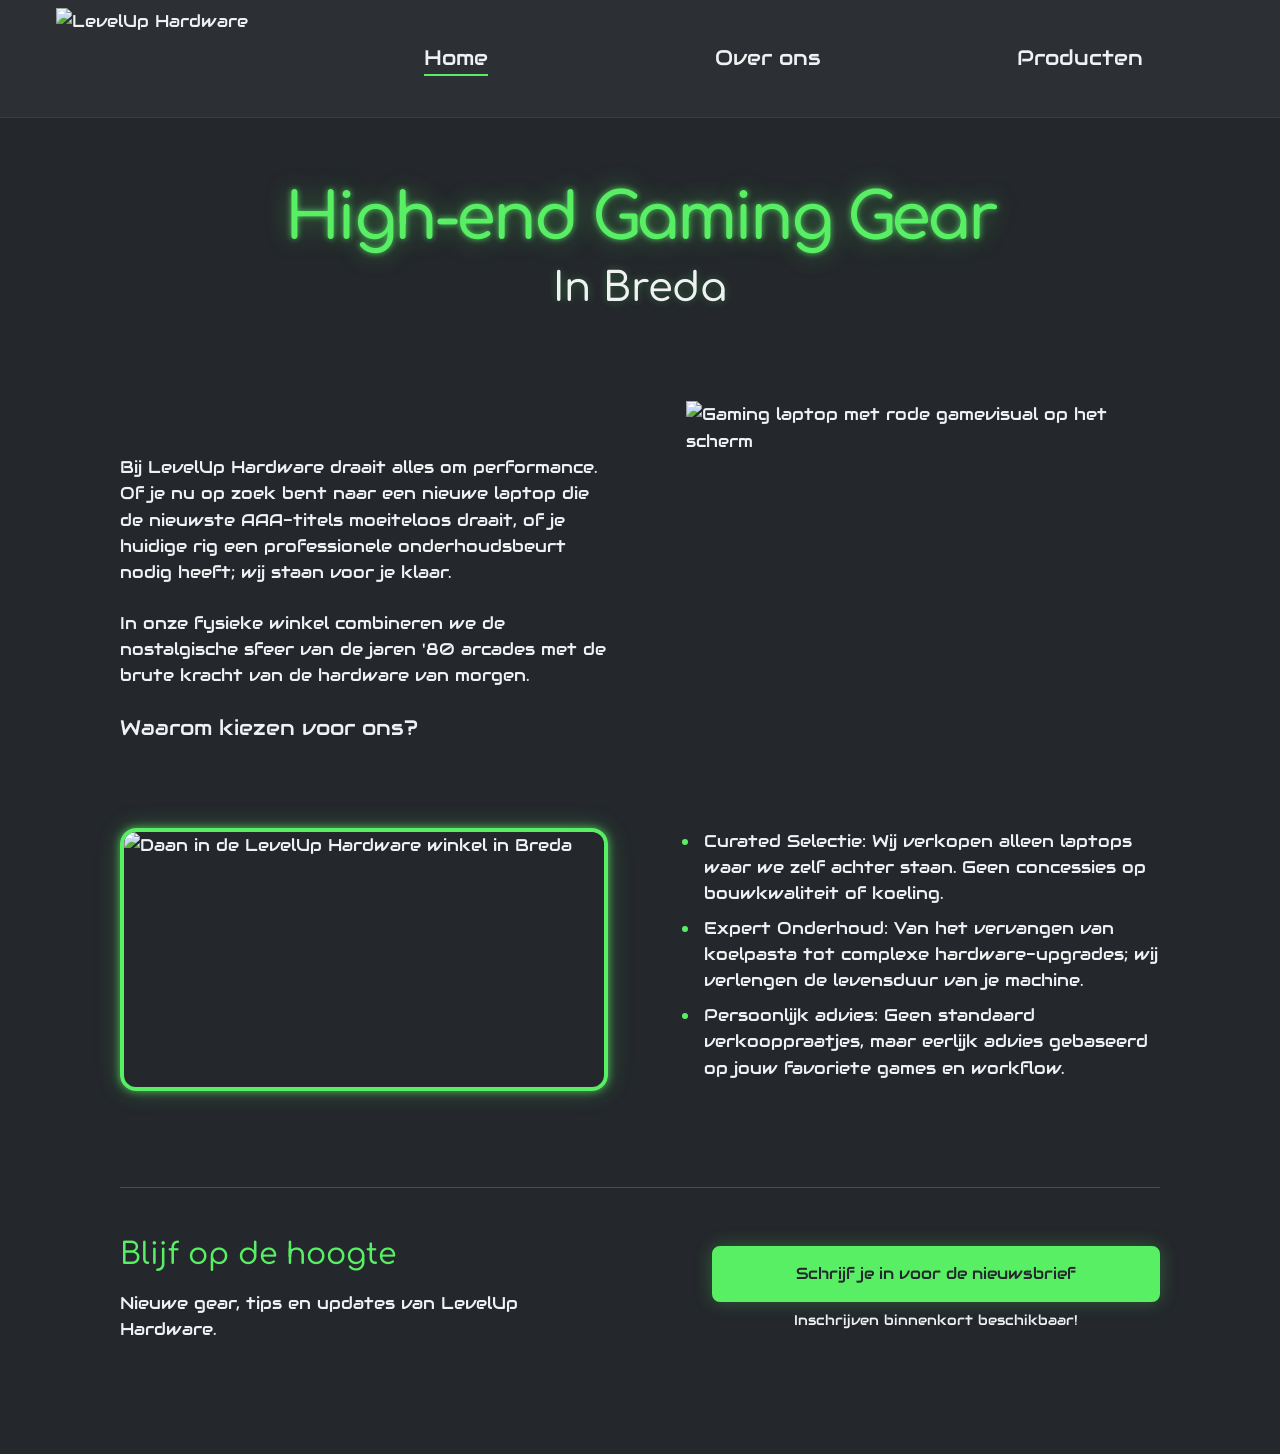
==== commit 0baafc96: "Fixed typo" ====
--- a/index.html
+++ b/index.html
@@ -34,7 +34,7 @@
 
   <main class="page-shell">
     <section class="page-hero">
-      <h1 class="home-glow" data-text="High-end Gaming Gear">High-end Gaming Gear</h1>>
+      <h1 class="home-glow" data-text="High-end Gaming Gear">High-end Gaming Gear</h1>
       <p class="hero-subtitle">In Breda</p>
     </section>
 
